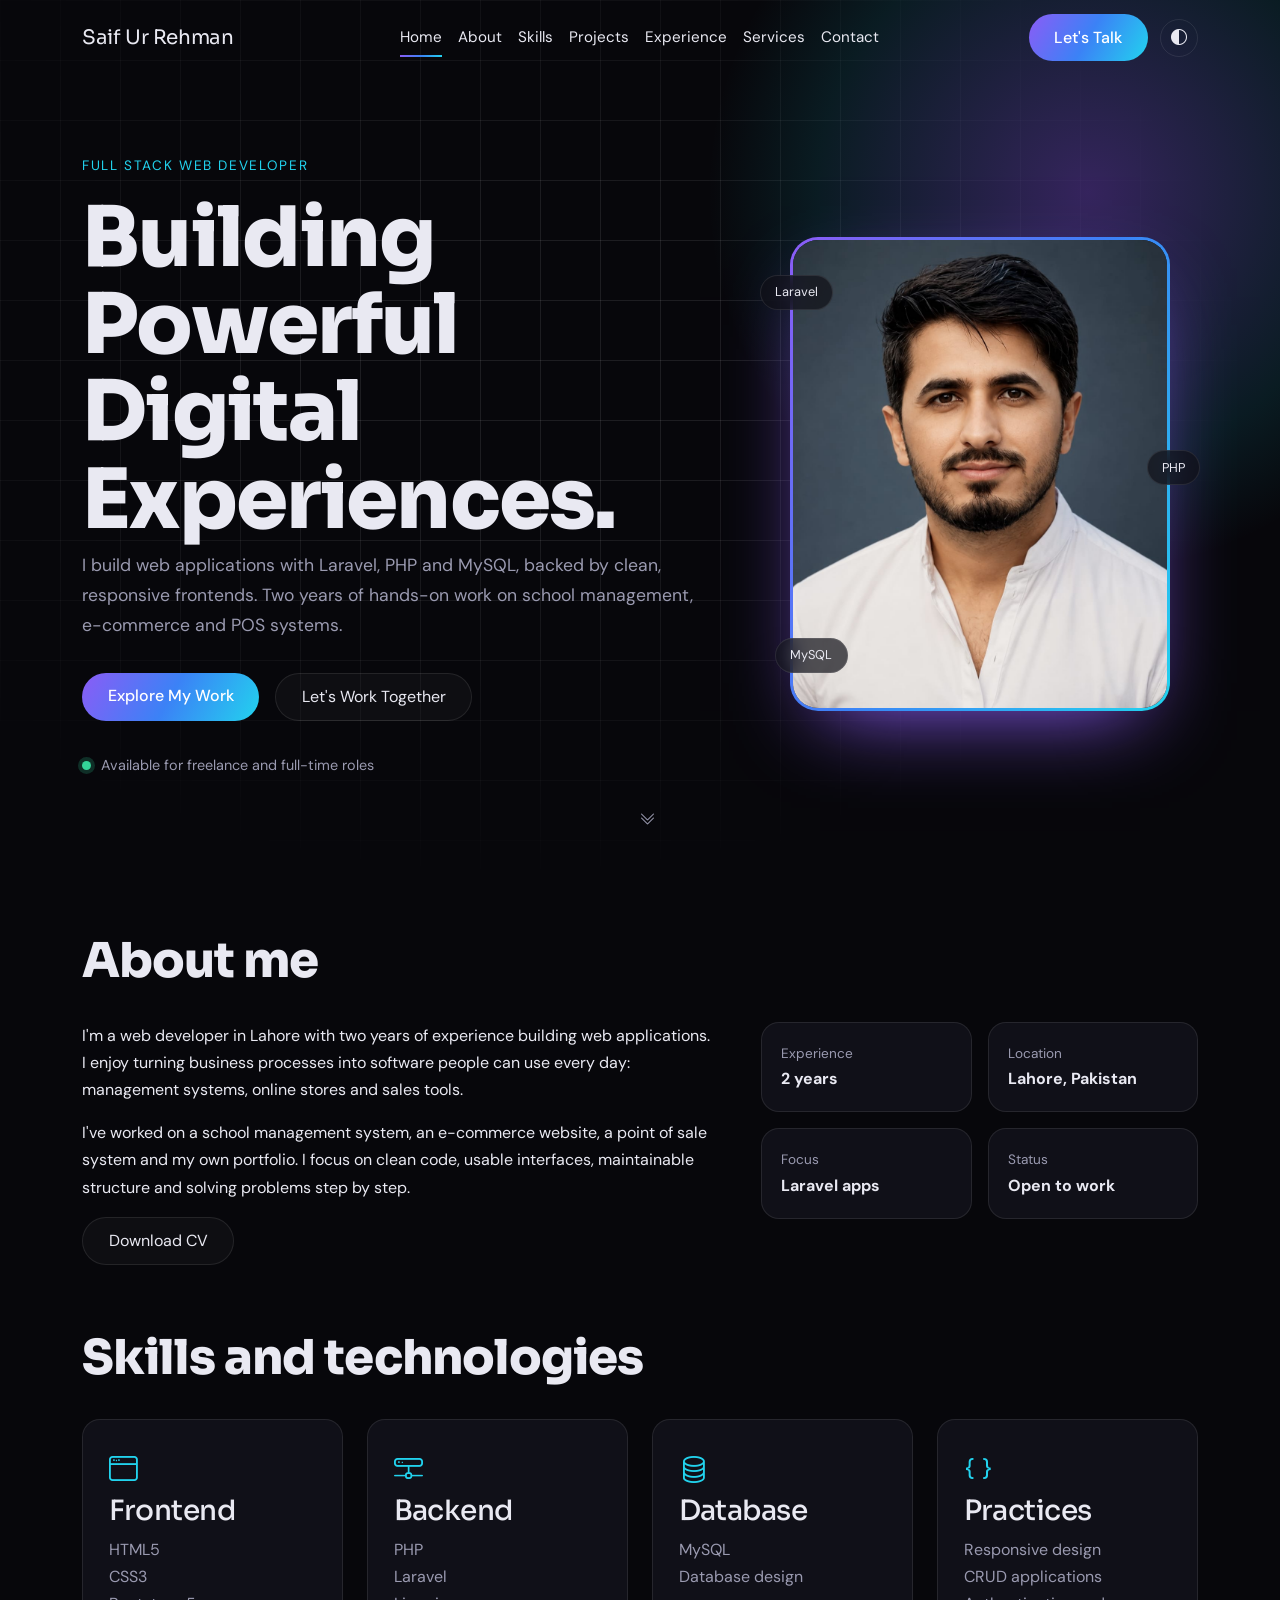
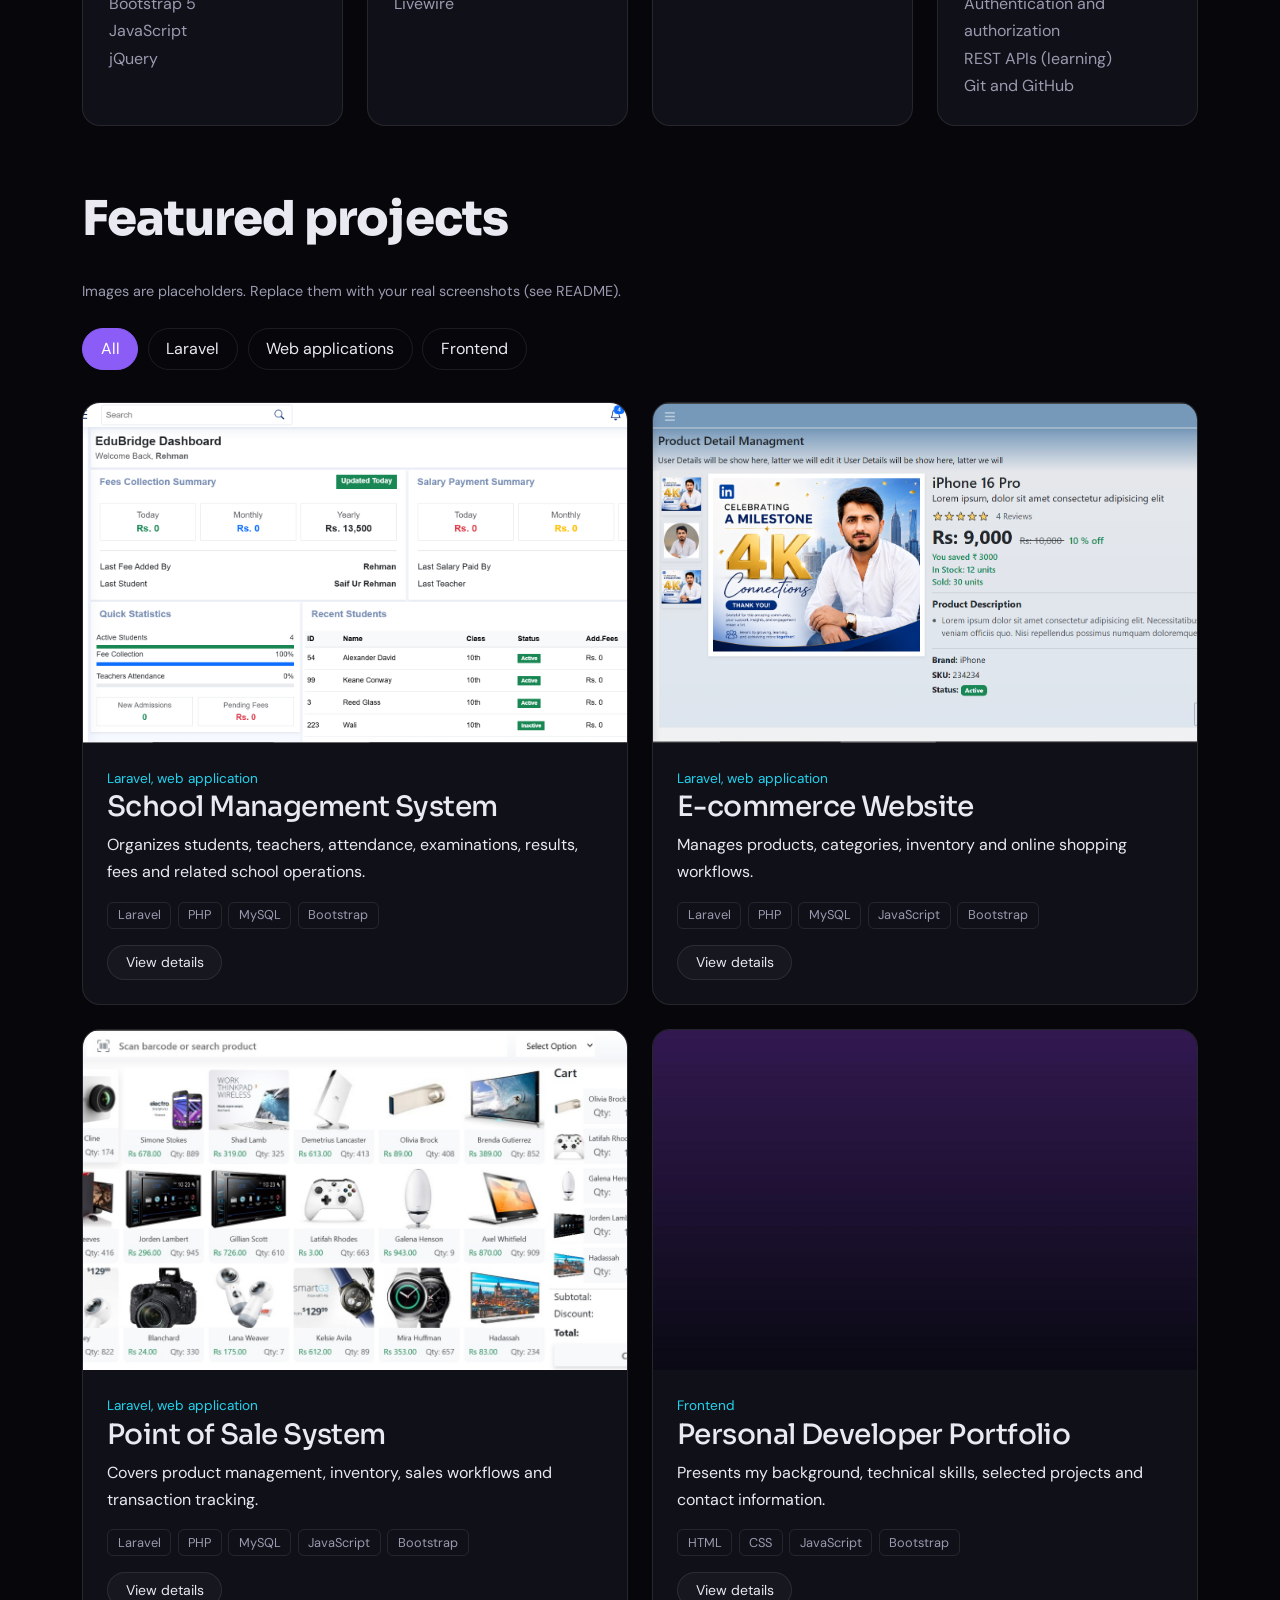
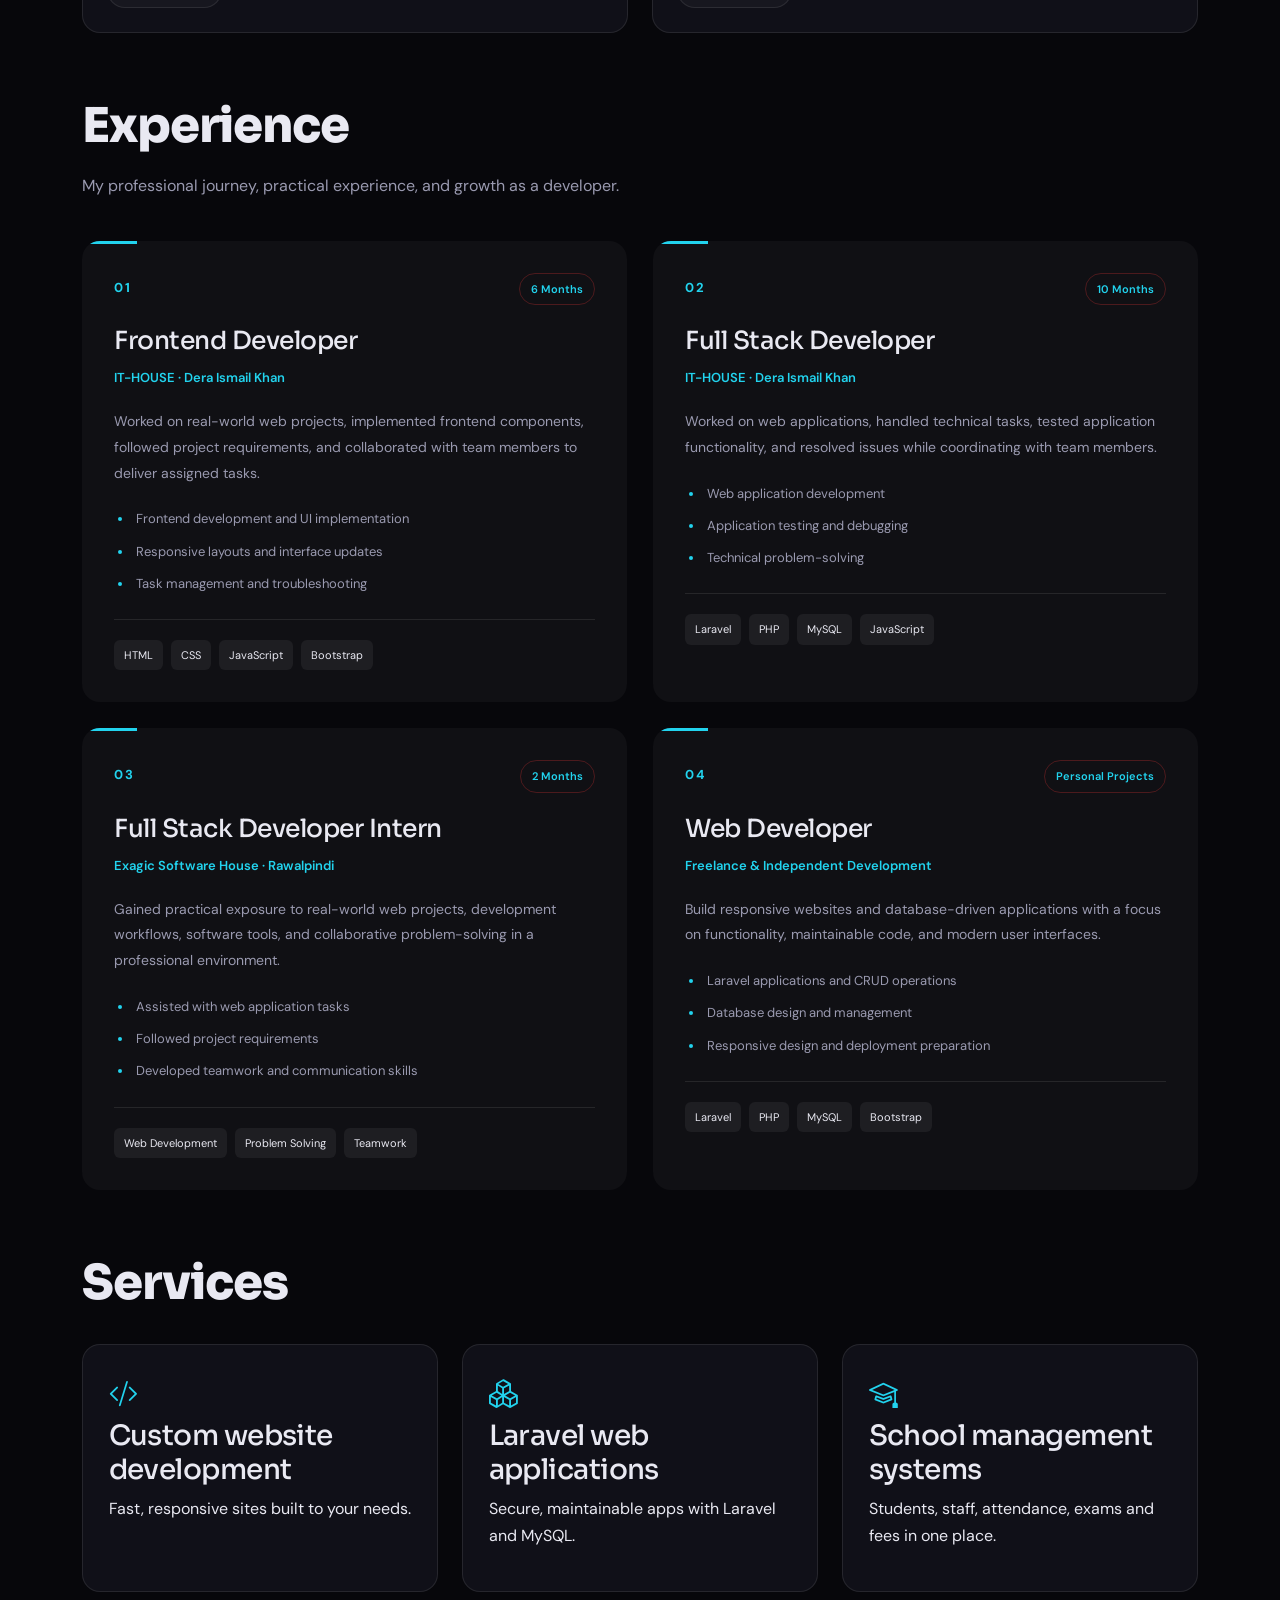
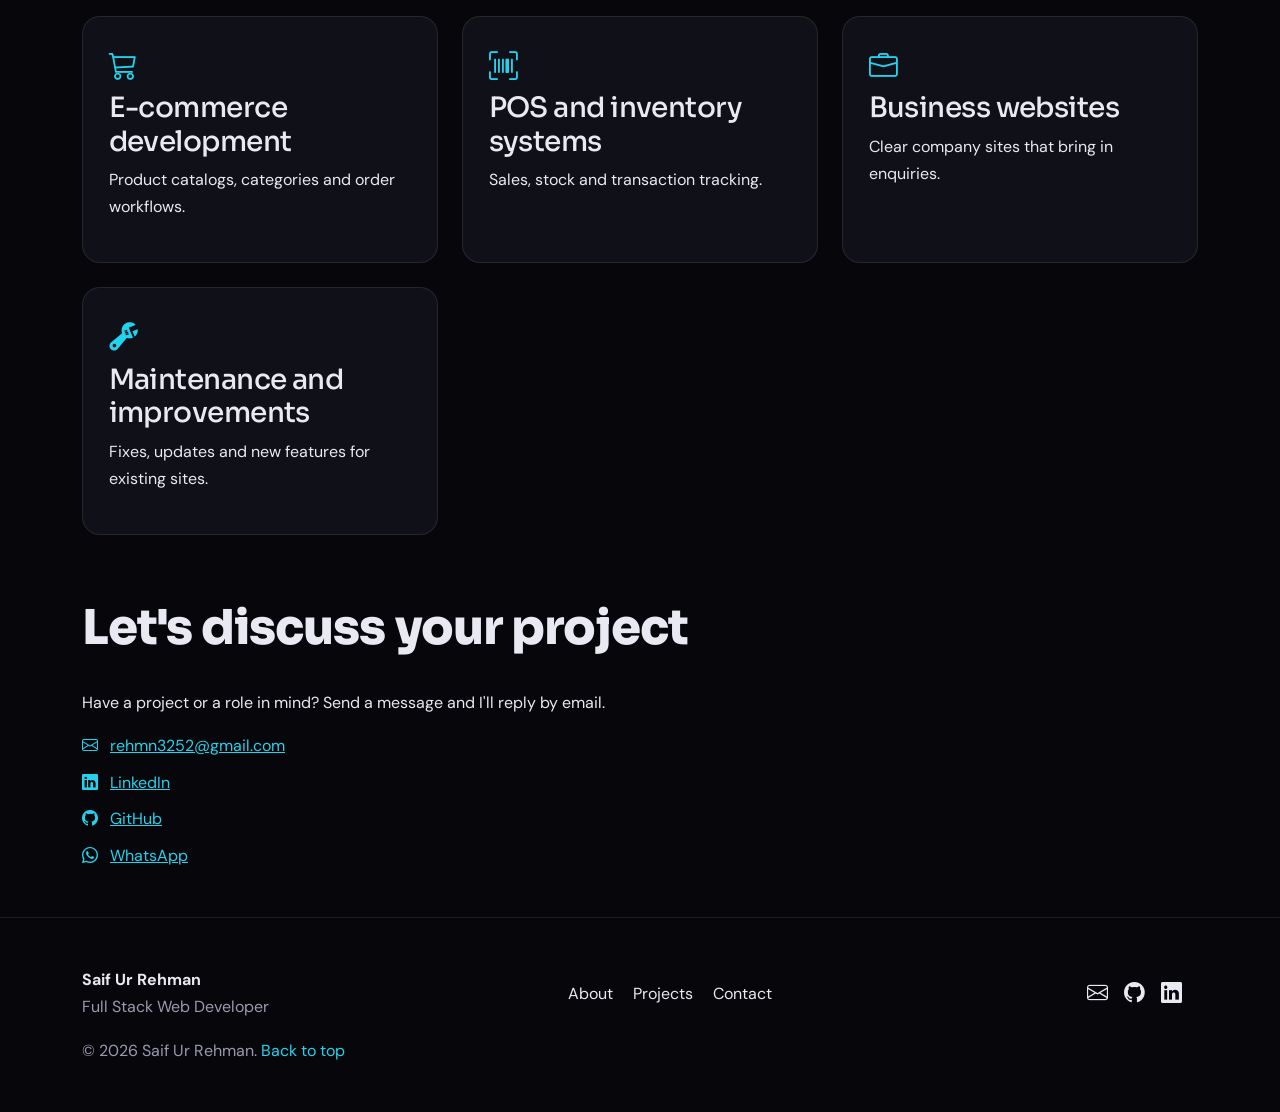
==== index.html @ 3a9e09b6 "Rehman Portfolio" ====
<!DOCTYPE html>
<html lang="en">

<head>
  <meta charset="utf-8">
  <meta name="viewport" content="width=device-width, initial-scale=1">
  <title>Saif Ur Rehman | Full Stack Web Developer, Lahore</title>
  <meta name="description"
    content="Saif Ur Rehman is a Full Stack Web Developer in Lahore building Laravel, PHP and MySQL web applications and business management systems.">
  <meta property="og:title" content="Saif Ur Rehman | Full Stack Web Developer">
  <meta property="og:description"
    content="Laravel, PHP and MySQL web applications, school management, e-commerce and POS systems.">
  <meta property="og:type" content="website">
  <meta property="og:image" content="assets/images/profile.jpg">
  <link rel="icon" href="assets/images/favicon.png">
  <link rel="preconnect" href="https://fonts.googleapis.com">
  <link rel="preconnect" href="https://fonts.gstatic.com" crossorigin>
  <link href="https://fonts.googleapis.com/css2?family=Sora:wght@400;600;800&family=DM+Sans:wght@400;500&display=swap"
    rel="stylesheet">
  <link href="https://cdn.jsdelivr.net/npm/bootstrap@5.3.3/dist/css/bootstrap.min.css" rel="stylesheet">
  <link href="https://cdn.jsdelivr.net/npm/bootstrap-icons@1.11.3/font/bootstrap-icons.min.css" rel="stylesheet">
  <link href="assets/css/style.css" rel="stylesheet">
</head>

<body>
  <a class="skip-link" href="#main">Skip to content</a>
  <div class="progress-bar-top" id="scrollProgress" aria-hidden="true"></div>

  <nav class="site-nav navbar navbar-expand-lg fixed-top" id="siteNav" aria-label="Main navigation">
    <div class="container">
      <a class="navbar-brand" href="#home">Saif Ur Rehman</a>
      <button class="navbar-toggler" type="button" data-bs-toggle="collapse" data-bs-target="#navMenu"
        aria-controls="navMenu" aria-expanded="false" aria-label="Toggle navigation"><i class="bi bi-list"></i></button>
      <div class="collapse navbar-collapse" id="navMenu">
        <ul class="navbar-nav mx-auto">
          <li class="nav-item"><a class="nav-link" href="#home">Home</a></li>
          <li class="nav-item"><a class="nav-link" href="#about">About</a></li>
          <li class="nav-item"><a class="nav-link" href="#skills">Skills</a></li>
          <li class="nav-item"><a class="nav-link" href="#projects">Projects</a></li>
          <li class="nav-item"><a class="nav-link" href="#experience">Experience</a></li>
          <li class="nav-item"><a class="nav-link" href="#services">Services</a></li>
          <li class="nav-item"><a class="nav-link" href="#contact">Contact</a></li>
        </ul>
        <a class="btn btn-glow" href="#contact">Let's Talk</a>
        <button class="theme-toggle" id="themeToggle" type="button" aria-label="Switch to light theme"><i
            class="bi bi-circle-half"></i></button>
      </div>
    </div>
  </nav>

  <main id="main">
    <section class="hero" id="home">
      <div class="hero-glow" aria-hidden="true"></div>
      <div class="container">
        <div class="row align-items-center g-5">
          <div class="col-lg-7">
            <p class="hero-label hero-step">Full Stack Web Developer</p>
            <h1 class="hero-title"><span class="hero-step">Building Powerful</span> <span class="hero-step">Digital
                Experiences.</span></h1>
            <p class="hero-text hero-step">I build web applications with Laravel, PHP and MySQL, backed by clean,
              responsive frontends. Two years of hands-on work on school management, e-commerce and POS systems.</p>
            <div class="hero-actions hero-step">
              <a class="btn btn-glow" href="#projects" data-magnetic>Explore My Work</a>
              <a class="btn btn-outline-glass" href="#contact" data-magnetic>Let's Work Together</a>
            </div>
            <p class="availability hero-step"><span class="dot" aria-hidden="true"></span> Available for freelance and
              full-time roles <!-- EDIT: availability --></p>
          </div>
          <div class="col-lg-5">
            <div class="portrait" data-parallax="0.04">
              <div class="portrait-frame">
                <img src="assets/images/rehman.jpeg" width="480" height="600" alt="Portrait of Saif Ur Rehman">
              </div>
              <span class="chip chip-1">Laravel</span><span class="chip chip-2">PHP</span><span
                class="chip chip-3">MySQL</span>
            </div>
          </div>
        </div>
        <a class="scroll-hint" href="#about" aria-label="Scroll to About"><i class="bi bi-chevron-double-down"></i></a>
      </div>
    </section>

    <section class="section" id="about">
      <div class="container">
        <h2 class="section-title reveal">About me</h2>
        <div class="row g-5">
          <div class="col-lg-7 reveal">
            <p>I'm a web developer in Lahore with two years of experience building web applications. I enjoy turning
              business processes into software people can use every day: management systems, online stores and sales
              tools.</p>
            <p>I've worked on a school management system, an e-commerce website, a point of sale system and my own
              portfolio. I focus on clean code, usable interfaces, maintainable structure and solving problems step by
              step.</p>
            <a class="btn btn-outline-glass" href="assets/files/Saif-Ur-Rehman-CV.pdf" download>Download CV</a>
          </div>
          <div class="col-lg-5">
            <div class="row g-3">
              <div class="col-6 reveal">
                <div class="info-card"><span>Experience</span><strong>2 years</strong></div>
              </div>
              <div class="col-6 reveal">
                <div class="info-card"><span>Location</span><strong>Lahore, Pakistan</strong></div>
              </div>
              <div class="col-6 reveal">
                <div class="info-card"><span>Focus</span><strong>Laravel apps</strong></div>
              </div>
              <div class="col-6 reveal">
                <div class="info-card"><span>Status</span><strong>Open to work</strong></div>
              </div>
            </div>
          </div>
        </div>
      </div>
    </section>

    <section class="section" id="skills">
      <div class="container">
        <h2 class="section-title reveal">Skills and technologies</h2>
        <div class="row g-4">
          <div class="col-md-6 col-lg-3 reveal">
            <div class="skill-card"><i class="bi bi-window"></i>
              <h3>Frontend</h3>
              <ul>
                <li>HTML5</li>
                <li>CSS3</li>
                <li>Bootstrap 5</li>
                <li>JavaScript</li>
                <li>jQuery</li>
              </ul>
            </div>
          </div>
          <div class="col-md-6 col-lg-3 reveal">
            <div class="skill-card"><i class="bi bi-hdd-network"></i>
              <h3>Backend</h3>
              <ul>
                <li>PHP</li>
                <li>Laravel</li>
                <li>Livewire</li>
              </ul>
            </div>
          </div>
          <div class="col-md-6 col-lg-3 reveal">
            <div class="skill-card"><i class="bi bi-database"></i>
              <h3>Database</h3>
              <ul>
                <li>MySQL</li>
                <li>Database design</li>
              </ul>
            </div>
          </div>
          <div class="col-md-6 col-lg-3 reveal">
            <div class="skill-card"><i class="bi bi-braces"></i>
              <h3>Practices</h3>
              <ul>
                <li>Responsive design</li>
                <li>CRUD applications</li>
                <li>Authentication and authorization</li>
                <li>REST APIs (learning)</li>
                <li>Git and GitHub</li>
              </ul>
            </div>
          </div>
        </div>
      </div>
    </section>

    <section class="section" id="projects">
      <div class="container">
        <h2 class="section-title reveal">Featured projects</h2>
        <p class="note">Images are placeholders. Replace them with your real screenshots (see README).</p>
        <div class="filters" role="group" aria-label="Filter projects">
          <button type="button" class="filter-btn active" data-filter="all" aria-pressed="true">All</button>
          <button type="button" class="filter-btn" data-filter="laravel" aria-pressed="false">Laravel</button>
          <button type="button" class="filter-btn" data-filter="webapp" aria-pressed="false">Web applications</button>
          <button type="button" class="filter-btn" data-filter="frontend" aria-pressed="false">Frontend</button>
        </div>
        <div class="row g-4">
          <div class="col-md-6 project" data-category="laravel webapp">
            <article class="project-card">
              <div class="project-media"><img src="assets/images/projects/school-management.PNG" width="800"
                  height="500" loading="lazy" alt="School Management System dashboard placeholder screenshot"></div>
              <div class="project-body">
                <p class="tag">Laravel, web application</p>
                <h3>School Management System</h3>
                <p>Organizes students, teachers, attendance, examinations, results, fees and related school operations.
                </p>
                <p class="badges"><span>Laravel</span><span>PHP</span><span>MySQL</span><span>Bootstrap</span></p>
                <button type="button" class="btn btn-outline-glass btn-sm" data-dialog="dlg-school">View
                  details</button>
              </div>
            </article>
          </div>
          <div class="col-md-6 project" data-category="laravel webapp">
            <article class="project-card">
              <div class="project-media"><img src="assets/images/projects/ecommerce.PNG" width="800" height="500"
                  loading="lazy" alt="E-commerce website placeholder screenshot"></div>
              <div class="project-body">
                <p class="tag">Laravel, web application</p>
                <h3>E-commerce Website</h3>
                <p>Manages products, categories, inventory and online shopping workflows.</p>
                <p class="badges">
                  <span>Laravel</span><span>PHP</span><span>MySQL</span><span>JavaScript</span><span>Bootstrap</span>
                </p>
                <button type="button" class="btn btn-outline-glass btn-sm" data-dialog="dlg-ecommerce">View
                  details</button>
              </div>
            </article>
          </div>
          <div class="col-md-6 project" data-category="laravel webapp">
            <article class="project-card">
              <div class="project-media"><img src="assets/images/projects/pos.jpeg" width="800" height="500"
                  loading="lazy" alt="Point of Sale system placeholder screenshot"></div>
              <div class="project-body">
                <p class="tag">Laravel, web application</p>
                <h3>Point of Sale System</h3>
                <p>Covers product management, inventory, sales workflows and transaction tracking.</p>
                <p class="badges">
                  <span>Laravel</span><span>PHP</span><span>MySQL</span><span>JavaScript</span><span>Bootstrap</span>
                </p>
                <button type="button" class="btn btn-outline-glass btn-sm" data-dialog="dlg-pos">View details</button>
              </div>
            </article>
          </div>
          <div class="col-md-6 project" data-category="frontend">
            <article class="project-card">
              <div class="project-media"><img src="assets/images/projects/portfolio.jpg" width="800" height="500"
                  loading="lazy" alt="Developer portfolio placeholder screenshot"></div>
              <div class="project-body">
                <p class="tag">Frontend</p>
                <h3>Personal Developer Portfolio</h3>
                <p>Presents my background, technical skills, selected projects and contact information.</p>
                <p class="badges"><span>HTML</span><span>CSS</span><span>JavaScript</span><span>Bootstrap</span></p>
                <button type="button" class="btn btn-outline-glass btn-sm" data-dialog="dlg-portfolio">View
                  details</button>
              </div>
            </article>
          </div>
        </div>
        <!-- Live demo / GitHub buttons: add <a> links inside a dialog only when real URLs exist. -->
        <dialog class="project-dialog" id="dlg-school" aria-labelledby="t-school">
          <h3 id="t-school">School Management System</h3>
          <p>A web-based system for students, teachers, attendance, examinations, results and fees. Add your modules,
            roles and screenshots here.</p><button type="button" class="btn btn-glow btn-sm" data-close>Close</button>
        </dialog>
        <dialog class="project-dialog" id="dlg-ecommerce" aria-labelledby="t-ecom">
          <h3 id="t-ecom">E-commerce Website</h3>
          <p>Product, category and inventory management with shopping workflows. Payment gateway details can be added
            here only if you build that feature.</p><button type="button" class="btn btn-glow btn-sm"
            data-close>Close</button>
        </dialog>
        <dialog class="project-dialog" id="dlg-pos" aria-labelledby="t-pos">
          <h3 id="t-pos">Point of Sale System</h3>
          <p>Sales screen, product and stock management, and transaction records. Add your own feature list here.</p>
          <button type="button" class="btn btn-glow btn-sm" data-close>Close</button>
        </dialog>
        <dialog class="project-dialog" id="dlg-portfolio" aria-labelledby="t-port">
          <h3 id="t-port">Personal Developer Portfolio</h3>
          <p>The site you are viewing: built with HTML, CSS, Bootstrap 5 and vanilla JavaScript.</p><button
            type="button" class="btn btn-glow btn-sm" data-close>Close</button>
        </dialog>
      </div>
    </section>



    <section class="section" id="experience">
      <div class="container">

        <h2 class="section-title reveal">Experience</h2>
        <p class="experience-subtitle reveal">
          My professional journey, practical experience, and growth as a developer.
        </p>

        <div class="experience-grid">

          <!-- Card 1 -->
          <article class="experience-card reveal">
            <span class="experience-number">01</span>
            <span class="experience-duration">6 Months</span>

            <h3>Frontend Developer</h3>
            <p class="experience-company">
              IT-HOUSE · Dera Ismail Khan
            </p>

            <p>
              Worked on real-world web projects, implemented frontend
              components, followed project requirements, and collaborated
              with team members to deliver assigned tasks.
            </p>

            <ul>
              <li>Frontend development and UI implementation</li>
              <li>Responsive layouts and interface updates</li>
              <li>Task management and troubleshooting</li>
            </ul>

            <div class="experience-tags">
              <span>HTML</span>
              <span>CSS</span>
              <span>JavaScript</span>
              <span>Bootstrap</span>
            </div>
          </article>

          <!-- Card 2 -->
          <article class="experience-card reveal">
            <span class="experience-number">02</span>
            <span class="experience-duration">10 Months</span>

            <h3>Full Stack Developer</h3>
            <p class="experience-company">
              IT-HOUSE · Dera Ismail Khan
            </p>

            <p>
              Worked on web applications, handled technical tasks,
              tested application functionality, and resolved issues
              while coordinating with team members.
            </p>

            <ul>
              <li>Web application development</li>
              <li>Application testing and debugging</li>
              <li>Technical problem-solving</li>
            </ul>

            <div class="experience-tags">
              <span>Laravel</span>
              <span>PHP</span>
              <span>MySQL</span>
              <span>JavaScript</span>
            </div>
          </article>

          <!-- Card 3 -->
          <article class="experience-card reveal">
            <span class="experience-number">03</span>
            <span class="experience-duration">2 Months</span>

            <h3>Full Stack Developer Intern</h3>
            <p class="experience-company">
              Exagic Software House · Rawalpindi
            </p>

            <p>
              Gained practical exposure to real-world web projects,
              development workflows, software tools, and collaborative
              problem-solving in a professional environment.
            </p>

            <ul>
              <li>Assisted with web application tasks</li>
              <li>Followed project requirements</li>
              <li>Developed teamwork and communication skills</li>
            </ul>

            <div class="experience-tags">
              <span>Web Development</span>
              <span>Problem Solving</span>
              <span>Teamwork</span>
            </div>
          </article>

          <!-- Card 4 -->
          <article class="experience-card reveal">
            <span class="experience-number">04</span>
            <span class="experience-status">
              Personal Projects
            </span>

            <h3>Web Developer</h3>
            <p class="experience-company">
              Freelance &amp; Independent Development
            </p>

            <p>
              Build responsive websites and database-driven applications
              with a focus on functionality, maintainable code, and
              modern user interfaces.
            </p>

            <ul>
              <li>Laravel applications and CRUD operations</li>
              <li>Database design and management</li>
              <li>Responsive design and deployment preparation</li>
            </ul>

            <div class="experience-tags">
              <span>Laravel</span>
              <span>PHP</span>
              <span>MySQL</span>
              <span>Bootstrap</span>
            </div>
          </article>

        </div>
      </div>
    </section>





    <section class="section" id="services">
      <div class="container">
        <h2 class="section-title reveal">Services</h2>
        <div class="row g-4">
          <div class="col-md-6 col-lg-4 reveal">
            <div class="service"><i class="bi bi-code-slash"></i>
              <h3>Custom website development</h3>
              <p>Fast, responsive sites built to your needs.</p>
            </div>
          </div>
          <div class="col-md-6 col-lg-4 reveal">
            <div class="service"><i class="bi bi-boxes"></i>
              <h3>Laravel web applications</h3>
              <p>Secure, maintainable apps with Laravel and MySQL.</p>
            </div>
          </div>
          <div class="col-md-6 col-lg-4 reveal">
            <div class="service"><i class="bi bi-mortarboard"></i>
              <h3>School management systems</h3>
              <p>Students, staff, attendance, exams and fees in one place.</p>
            </div>
          </div>
          <div class="col-md-6 col-lg-4 reveal">
            <div class="service"><i class="bi bi-cart3"></i>
              <h3>E-commerce development</h3>
              <p>Product catalogs, categories and order workflows.</p>
            </div>
          </div>
          <div class="col-md-6 col-lg-4 reveal">
            <div class="service"><i class="bi bi-upc-scan"></i>
              <h3>POS and inventory systems</h3>
              <p>Sales, stock and transaction tracking.</p>
            </div>
          </div>
          <div class="col-md-6 col-lg-4 reveal">
            <div class="service"><i class="bi bi-briefcase"></i>
              <h3>Business websites</h3>
              <p>Clear company sites that bring in enquiries.</p>
            </div>
          </div>
          <div class="col-md-6 col-lg-4 reveal">
            <div class="service"><i class="bi bi-wrench-adjustable"></i>
              <h3>Maintenance and improvements</h3>
              <p>Fixes, updates and new features for existing sites.</p>
            </div>
          </div>
        </div>
      </div>
    </section>

    <section class="section" id="contact">
      <div class="container">
        <h2 class="section-title reveal">Let's discuss your project</h2>
        <div class="row g-5">
          <div class="col-lg-12 reveal">
            <p>Have a project or a role in mind? Send a message and I'll reply by email.</p>
            <ul class="contact-list">
              <li><i class="bi bi-envelope"></i> <a href="mailto:rehmn3252@gmail.com">rehmn3252@gmail.com</a></li>
              <li><i class="bi bi-linkedin"></i> <a href="https://www.linkedin.com/in/saif-ur-rehman607/"
                  rel="noopener">LinkedIn</a> <!-- EDIT --></li>
              <li><i class="bi bi-github"></i> <a href="https://github.com/rehman3252" rel="noopener">GitHub</a>
                <!-- EDIT --></li>
              <li><i class="bi bi-whatsapp"></i> <a href="https://wa.me/923369916607" rel="noopener">WhatsApp</a></li>
            </ul>
          </div>

        </div>
      </div>
    </section>
  </main>

  <footer class="site-footer">
    <div class="container d-flex flex-wrap justify-content-between align-items-center gap-3">
      <div><strong>Saif Ur Rehman</strong><br><span class="muted">Full Stack Web Developer</span></div>
      <nav aria-label="Footer"><a href="#about">About</a> <a href="#projects">Projects</a> <a
          href="#contact">Contact</a></nav>
      <div class="socials"><a href="mailto:rehmn3252@gmail.com" aria-label="Email"><i class="bi bi-envelope"></i></a><a
          href="https://github.com/rehman3252" aria-label="GitHub"><i class="bi bi-github"></i></a><a
          href="https://www.linkedin.com/in/saif-ur-rehman607/" aria-label="LinkedIn"><i class="bi bi-linkedin"></i></a>
      </div>
      <p class="muted w-100 mb-0">&copy; <span id="year">2026</span> Saif Ur Rehman. <a href="#home" class="to-top">Back
          to top</a></p>
    </div>
  </footer>
  <div class="cursor-dot" id="cursorDot" aria-hidden="true"></div>
  <script src="https://cdn.jsdelivr.net/npm/bootstrap@5.3.3/dist/js/bootstrap.bundle.min.js"></script>
  <script src="assets/js/script.js"></script>
</body>

</html>
---- assets/css/style.css ----
/* Design tokens */
:root {
    --bg: #07070b;
    --surface: #101018;
    --line: rgba(255, 255, 255, .09);
    --text: #e9e9f2;
    --muted: #9a9ab0;
    --violet: #8b5cf6;
    --blue: #3b82f6;
    --cyan: #22d3ee;
    --grad: linear-gradient(120deg, var(--violet), var(--blue), var(--cyan));
    --radius: 18px;
    --ease: cubic-bezier(.2, .7, .2, 1);
    --t: .35s;
    --font-head: 'Sora', sans-serif;
    --font-body: 'DM Sans', sans-serif
}

:root[data-theme="light"] {
    --bg: #f6f6fb;
    --surface: #fff;
    --line: rgba(0, 0, 0, .1);
    --text: #14141f;
    --muted: #55556a
}

html {
    scroll-behavior: smooth;
    scroll-padding-top: 80px
}

body {
    background: var(--bg);
    color: var(--text);
    font-family: var(--font-body);
    line-height: 1.7;
    transition: background var(--t)
}

h1,
h2,
h3,
.navbar-brand {
    font-family: var(--font-head);
    letter-spacing: -.02em
}

a {
    color: var(--cyan)
}

:focus-visible {
    outline: 2px solid var(--cyan);
    outline-offset: 3px
}

.skip-link {
    position: absolute;
    left: -999px;
    top: 8px;
    background: var(--cyan);
    color: #000;
    padding: 8px 14px;
    z-index: 2000
}

.skip-link:focus {
    left: 8px
}

.progress-bar-top {
    position: fixed;
    top: 0;
    left: 0;
    height: 3px;
    width: 100%;
    background: var(--grad);
    transform-origin: left;
    transform: scaleX(0);
    z-index: 1500
}

/* Nav */
.site-nav {
    padding: .9rem 0;
    transition: background var(--t), backdrop-filter var(--t)
}

.site-nav.scrolled {
    background: color-mix(in srgb, var(--bg) 85%, transparent);
    backdrop-filter: blur(14px);
    border-bottom: 1px solid var(--line)
}

.navbar-brand,
.nav-link {
    color: var(--text) !important
}

.nav-link {
    position: relative;
    font-size: .95rem
}

.nav-link::after {
    content: "";
    position: absolute;
    left: .5rem;
    right: .5rem;
    bottom: 2px;
    height: 2px;
    background: var(--grad);
    transform: scaleX(0);
    transition: transform var(--t) var(--ease)
}

.nav-link:hover::after,
.nav-link.active::after {
    transform: scaleX(1)
}

.navbar-toggler {
    color: var(--text);
    border-color: var(--line);
    font-size: 1.5rem;
    padding: .1rem .5rem
}

.theme-toggle {
    background: none;
    border: 1px solid var(--line);
    color: var(--text);
    border-radius: 50%;
    width: 38px;
    height: 38px;
    margin-left: .75rem
}

/* Buttons */
.btn-glow {
    background: var(--grad);
    color: #fff;
    border: 0;
    border-radius: 999px;
    padding: .7rem 1.6rem;
    font-weight: 500;
    transition: transform var(--t) var(--ease), box-shadow var(--t)
}

.btn-glow:hover {
    color: #fff;
    transform: translateY(-2px);
    box-shadow: 0 10px 30px -8px var(--violet)
}

.btn-outline-glass {
    border: 1px solid var(--line);
    color: var(--text);
    border-radius: 999px;
    padding: .7rem 1.6rem;
    background: rgba(255, 255, 255, .03)
}

.btn-outline-glass:hover {
    border-color: var(--cyan);
    color: var(--cyan)
}

.btn-sm {
    padding: .4rem 1.1rem
}

/* Hero */
.hero {
    position: relative;
    min-height: 100vh;
    display: flex;
    align-items: center;
    padding: 7rem 0 4rem;
    overflow: hidden
}

.hero::before {
    content: "";
    position: absolute;
    inset: 0;
    background-image: linear-gradient(var(--line) 1px, transparent 1px), linear-gradient(90deg, var(--line) 1px, transparent 1px);
    background-size: 60px 60px;
    mask-image: radial-gradient(ellipse at 40% 40%, #000 20%, transparent 70%)
}

.hero-glow {
    position: absolute;
    width: 60vw;
    height: 60vw;
    right: -15vw;
    top: -15vw;
    background: radial-gradient(circle, rgba(139, 92, 246, .35), rgba(34, 211, 238, .1) 50%, transparent 70%);
    animation: drift 14s ease-in-out infinite alternate
}

@keyframes drift {
    to {
        transform: translate(-6vw, 6vw) scale(1.1)
    }
}

.hero .container {
    position: relative
}

.hero-label {
    color: var(--cyan);
    letter-spacing: .12em;
    text-transform: uppercase;
    font-size: .85rem
}

.hero-title {
    font-size: clamp(2.6rem, 6.5vw, 5.2rem);
    font-weight: 800;
    line-height: 1.05
}

.hero-title span {
    display: block
}

.hero-text {
    color: var(--muted);
    max-width: 54ch;
    font-size: 1.1rem
}

.hero-actions {
    display: flex;
    gap: 1rem;
    flex-wrap: wrap;
    margin: 2rem 0
}

.hero-step {
    opacity: 0;
    transform: translateY(24px);
    animation: rise .8s var(--ease) forwards
}

.hero-label.hero-step {
    animation-delay: .05s
}

.hero-title .hero-step:first-child {
    animation-delay: .2s
}

.hero-title .hero-step:last-child {
    animation-delay: .35s
}

.hero-text.hero-step {
    animation-delay: .5s
}

.hero-actions.hero-step {
    animation-delay: .65s
}

.availability.hero-step {
    animation-delay: .8s
}

@keyframes rise {
    to {
        opacity: 1;
        transform: none
    }
}

.availability {
    color: var(--muted);
    font-size: .9rem
}

.dot {
    display: inline-block;
    width: 9px;
    height: 9px;
    border-radius: 50%;
    background: #34d399;
    margin-right: .4rem;
    box-shadow: 0 0 0 4px rgba(52, 211, 153, .2)
}

.scroll-hint {
    position: absolute;
    bottom: -2.5rem;
    left: 50%;
    color: var(--muted);
    animation: bob 2s ease-in-out infinite
}

@keyframes bob {
    50% {
        transform: translateY(8px)
    }
}

/* Portrait */
.portrait {
    position: relative;
    max-width: 380px;
    margin: auto;
    will-change: transform
}

.portrait-frame {
    padding: 3px;
    border-radius: 28px;
    background: var(--grad);
    box-shadow: 0 30px 80px -30px var(--violet);
    transition: transform var(--t) var(--ease)
}

.portrait-frame:hover {
    transform: rotate(-1.5deg) scale(1.02)
}

.portrait-frame img {
    display: block;
    width: 100%;
    height: auto;
    aspect-ratio: 4/5;
    object-fit: cover;
    object-position: center top;
    border-radius: 25px;
    background: var(--surface)
}

.chip {
    position: absolute;
    padding: .35rem .9rem;
    border-radius: 999px;
    background: color-mix(in srgb, var(--surface) 70%, transparent);
    backdrop-filter: blur(10px);
    border: 1px solid var(--line);
    font-size: .8rem;
    animation: float 5s ease-in-out infinite alternate
}

.chip-1 {
    top: 8%;
    left: -8%
}

.chip-2 {
    top: 45%;
    right: -8%;
    animation-delay: 1s
}

.chip-3 {
    bottom: 8%;
    left: -4%;
    animation-delay: 2s
}

@keyframes float {
    to {
        transform: translateY(-10px)
    }
}

/* Sections */
.section {
    padding: 2rem 0
}

.section-title {
    font-size: clamp(2rem, 4vw, 3rem);
    font-weight: 800;
    margin-bottom: 2rem
}

.info-card,
.skill-card,
.service,
.project-card {
    background: var(--surface);
    border: 1px solid var(--line);
    border-radius: var(--radius);
    transition: transform var(--t) var(--ease), border-color var(--t)
}

.info-card {
    padding: 1.2rem
}

.info-card span {
    display: block;
    color: var(--muted);
    font-size: .85rem
}

.skill-card,
.service {
    padding: 1.6rem;
    height: 100%
}

.skill-card:hover,
.service:hover {
    transform: translateY(-6px);
    border-color: var(--violet)
}

.skill-card i,
.service i {
    font-size: 1.8rem;
    color: var(--cyan)
}

.skill-card ul {
    list-style: none;
    padding: 0;
    margin: 0;
    color: var(--muted)
}

.note {
    color: var(--muted);
    font-size: .9rem
}

/* Projects */
.filters {
    display: flex;
    flex-wrap: wrap;
    gap: .6rem;
    margin: 1.5rem 0 2rem
}

.filter-btn {
    background: none;
    border: 1px solid var(--line);
    color: var(--text);
    border-radius: 999px;
    padding: .4rem 1.1rem;
    transition: var(--t)
}

.filter-btn.active,
.filter-btn:hover {
    background: var(--violet);
    border-color: var(--violet);
    color: #fff
}

.project[hidden] {
    display: none
}

.project-card {
    overflow: hidden;
    height: 100%
}

.project-card:hover {
    border-color: var(--cyan)
}

.project-media {
    overflow: hidden;
    aspect-ratio: 16/10
}

.project-media img {
    width: 100%;
    height: 100%;
    object-fit: cover;
    transition: transform .8s var(--ease)
}

.project-card:hover img {
    transform: scale(1.07)
}

.project-body {
    padding: 1.5rem
}

.tag {
    color: var(--cyan);
    font-size: .85rem;
    margin: 0
}

.badges {
    display: flex;
    flex-wrap: wrap;
    gap: .4rem
}

.badges span {
    border: 1px solid var(--line);
    border-radius: 6px;
    padding: .1rem .6rem;
    font-size: .8rem;
    color: var(--muted)
}

.project-dialog {
    background: var(--surface);
    color: var(--text);
    border: 1px solid var(--line);
    border-radius: var(--radius);
    max-width: 520px;
    padding: 2rem
}

.project-dialog::backdrop {
    background: rgba(0, 0, 0, .7);
    backdrop-filter: blur(4px)
}

/* Timeline */
.timeline {
    list-style: none;
    margin: 0;
    padding: 0 0 0 2rem;
    border-left: 2px solid var(--line)
}

.timeline li {
    position: relative;
    padding-bottom: 2rem
}

.timeline li::before {
    content: "";
    position: absolute;
    left: calc(-2rem - 7px);
    top: .5rem;
    width: 12px;
    height: 12px;
    border-radius: 50%;
    background: var(--grad)
}

.meta {
    color: var(--cyan);
    font-size: .9rem;
    margin: 0
}

/* Contact */
.contact-list {
    list-style: none;
    padding: 0
}

.contact-list li {
    margin: .6rem 0
}

.contact-list i {
    margin-right: .5rem;
    color: var(--cyan)
}

.form-control {
    background: var(--surface);
    border: 1px solid var(--line);
    color: var(--text)
}

.form-control:focus {
    background: var(--surface);
    color: var(--text);
    border-color: var(--cyan);
    box-shadow: none
}

.error {
    color: #fb7185;
    font-size: .85rem;
    min-height: 1.2em
}

.status {
    margin-top: 1rem;
    color: var(--muted)
}

/* Footer */
.site-footer {
    border-top: 1px solid var(--line);
    padding: 3rem 0
}

.site-footer a {
    color: var(--text);
    margin-right: 1rem;
    text-decoration: none
}

.muted {
    color: var(--muted)
}

.socials a {
    font-size: 1.3rem
}

.to-top {
    color: var(--cyan) !important
}

/* Reveal + cursor */
.js .reveal {
    opacity: 0;
    transform: translateY(28px);
    transition: opacity .7s var(--ease), transform .7s var(--ease)
}

.js .reveal.visible {
    opacity: 1;
    transform: none
}

.cursor-dot {
    position: fixed;
    top: 0;
    left: 0;
    width: 10px;
    height: 10px;
    border-radius: 50%;
    background: var(--cyan);
    pointer-events: none;
    z-index: 3000;
    opacity: 0;
    transition: opacity .3s
}

@media (hover:none),
(max-width:991px) {
    .cursor-dot {
        display: none
    }
}

@media (max-width:991px) {
    .navbar-collapse {
        background: var(--surface);
        padding: 1rem;
        border-radius: var(--radius);
        margin-top: .5rem
    }

    .chip-1 {
        left: 0
    }

    .chip-2 {
        right: 0
    }
}

@media (prefers-reduced-motion:reduce) {

    *,
    *::before,
    *::after {
        animation: none !important;
        transition: none !important
    }

    html {
        scroll-behavior: auto
    }

    .hero-step,
    .js .reveal {
        opacity: 1;
        transform: none
    }
}

/* Experience section */


.experience-subtitle {
    max-width: 650px;
    margin: -15px 0 40px;
    color: var(--muted, #a1a1aa);
    line-height: 1.8;
}

/* Two cards per row */
.experience-grid {
    display: grid;
    grid-template-columns: repeat(2, minmax(0, 1fr));
    gap: 26px;
}

/* Individual experience card */
.experience-card {
    position: relative;
    padding: 32px;
    /* border: 1px solid rgba(255, 255, 255, 0.10); */

    border-radius: 18px;
    background: rgba(255, 255, 255, 0.035);
    overflow: hidden;
    transition:
        transform 0.35s ease,
        border-color 0.35s ease,
        background 0.35s ease,
        box-shadow 0.35s ease;
}

.experience-card::before {
    content: "";
    position: absolute;
    top: 0;
    left: 0;
    width: 55px;
    height: 3px;
    background: var(--accent, #22d3ee);
    transition: width 0.35s ease;
}

.experience-card:hover {

    transform: translateY(-7px);
    border-color: var(--accent, #22d3ee);
    background: rgba(255, 255, 255, 0.055);
    box-shadow: 0 18px 45px rgba(0, 0, 0, 0.20);
}

.experience-card:hover::before {
    width: 100%;
}

.experience-number {
    display: inline-block;
    margin-bottom: 24px;
    color: var(--accent, #22d3ee);
    font-size: 13px;
    font-weight: 700;
    letter-spacing: 2px;
}

.experience-duration,
.experience-status {
    float: right;
    padding: 6px 11px;
    border: 1px solid rgba(255, 59, 59, 0.25);
    border-radius: 50px;
    color: var(--accent, #22d3ee);
    font-size: 11px;
    font-weight: 600;
}

.experience-card h3 {
    margin: 0 0 9px;
    font-size: clamp(20px, 2vw, 25px);
    line-height: 1.4;
}

.experience-company {
    margin-bottom: 20px;
    color: var(--accent, #22d3ee);
    font-size: 13px;
    font-weight: 600;
}

.experience-card>p:not(.experience-company) {
    color: var(--muted, #a1a1aa);
    font-size: 14px;
    line-height: 1.85;
}

.experience-card ul {
    display: grid;
    gap: 10px;
    margin: 22px 0;
    padding-left: 19px;
}

.experience-card li {
    padding-left: 3px;
    color: var(--muted, #a1a1aa);
    font-size: 13px;
    line-height: 1.7;
}

.experience-card li::marker {
    color: var(--accent, #22d3ee);
}

.experience-tags {
    display: flex;
    flex-wrap: wrap;
    gap: 8px;
    margin-top: 24px;
    padding-top: 20px;
    border-top: 1px solid rgba(255, 255, 255, 0.09);
}

.experience-tags span {
    padding: 6px 10px;
    border-radius: 6px;
    background: rgba(255, 255, 255, 0.06);
    color: var(--text, #e5e7eb);
    font-size: 11px;
}

/* Tablet and mobile responsiveness */
@media (max-width: 768px) {
    #experience {
        padding: 20px 0;
    }

    .experience-grid {
        grid-template-columns: 1fr;
        gap: 20px;
    }

    .experience-card {
        padding: 25px;
    }
}
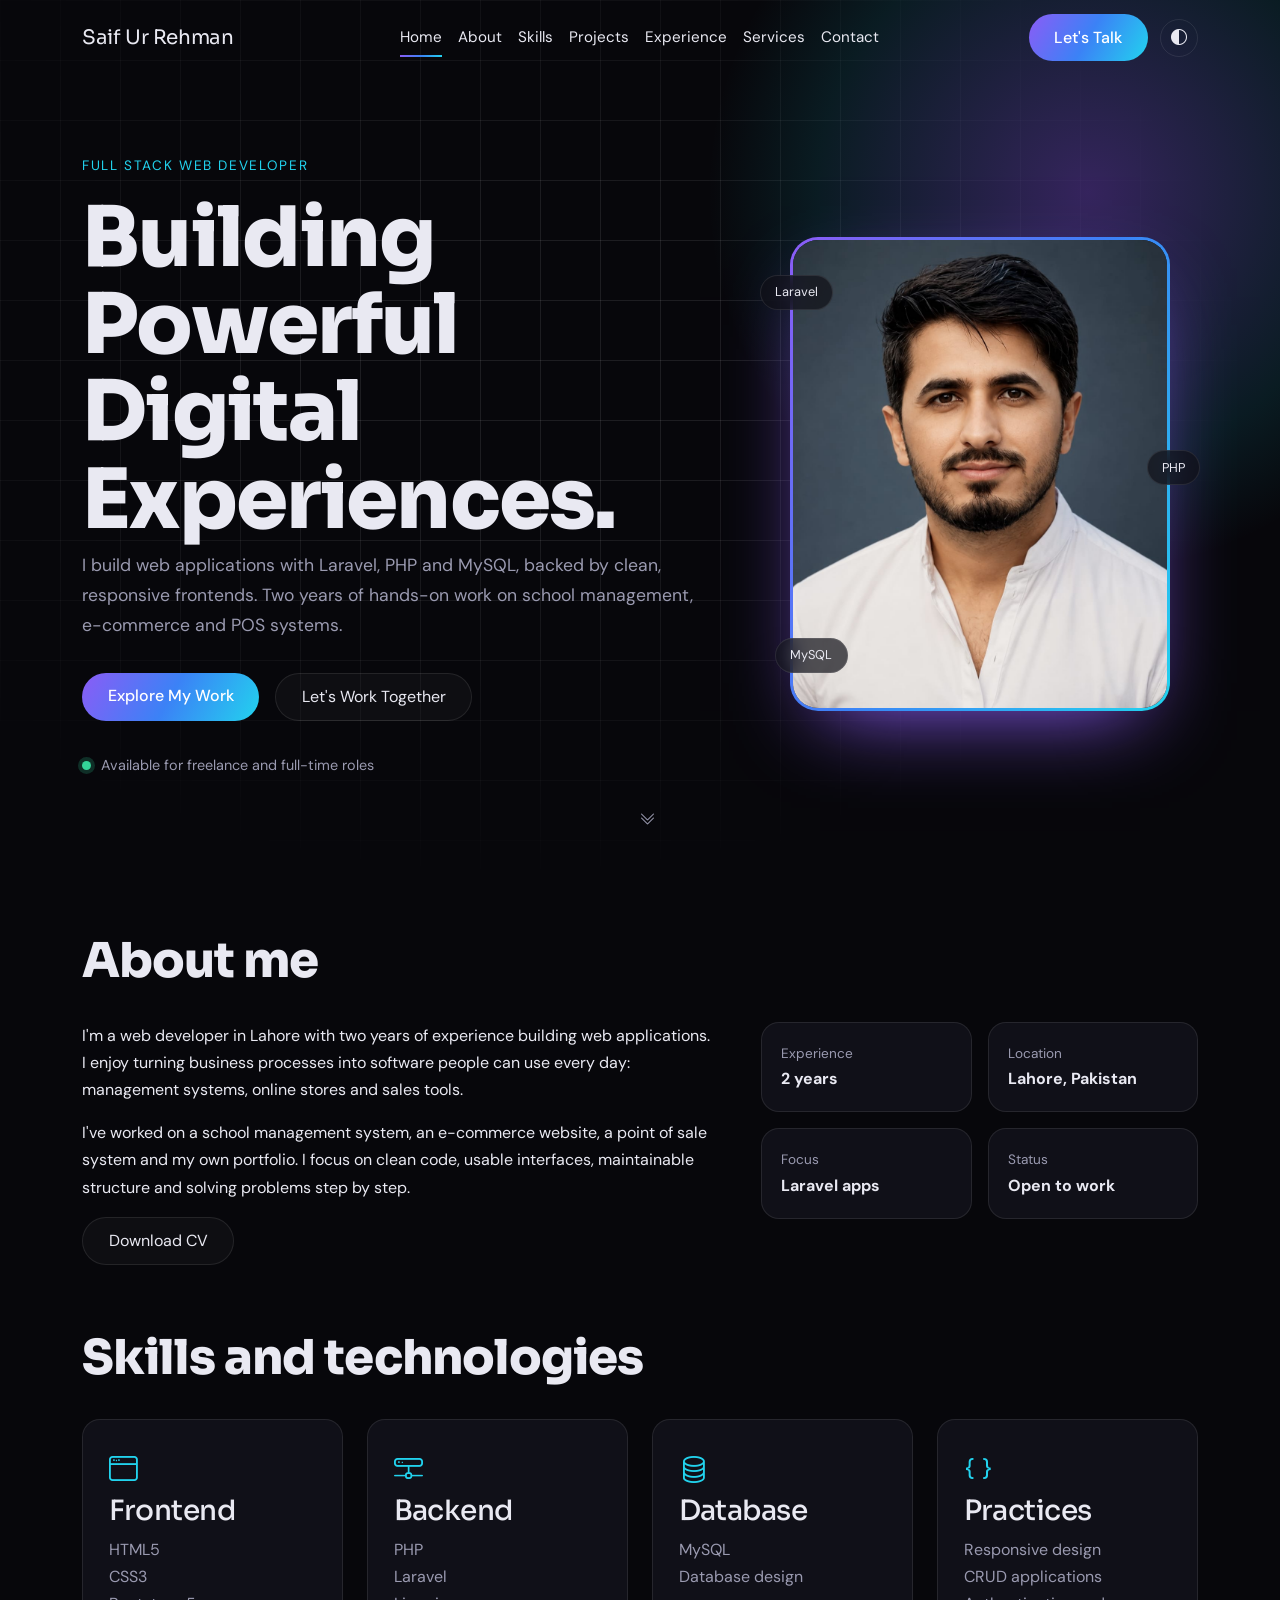
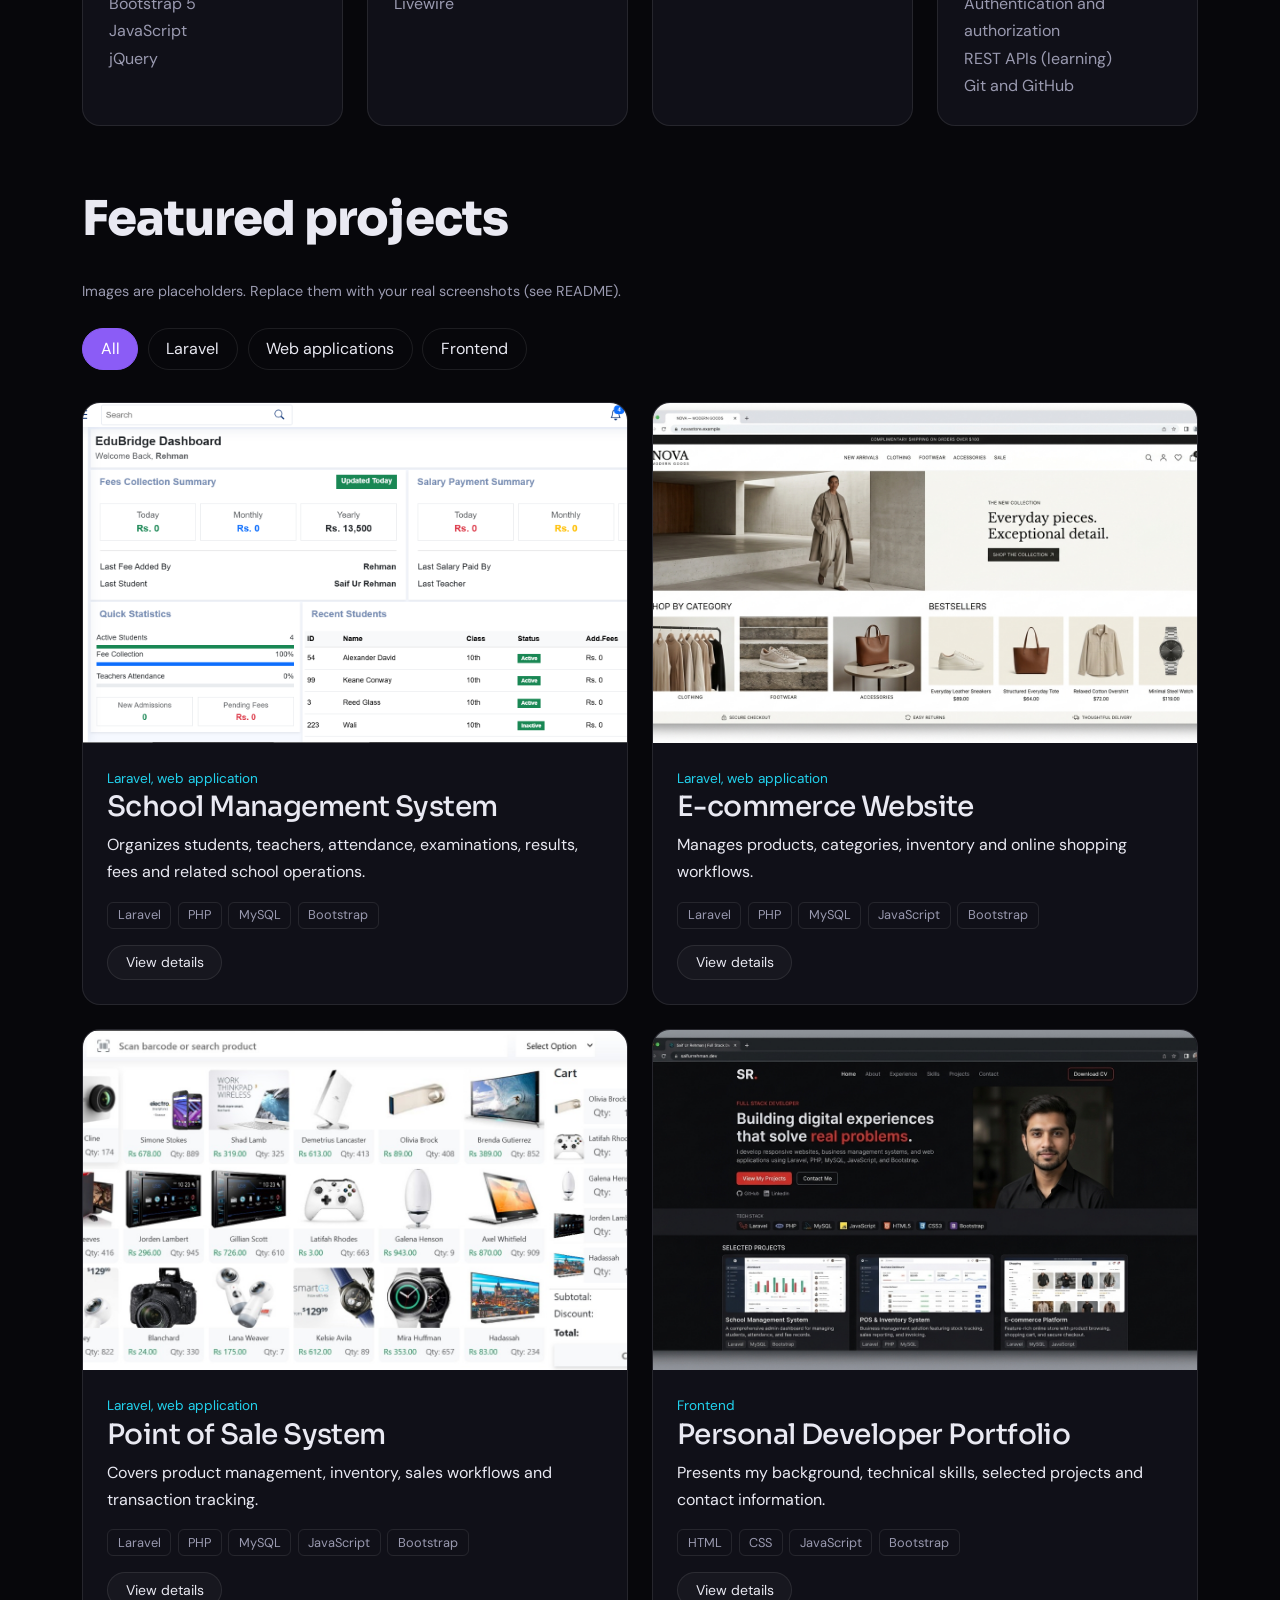
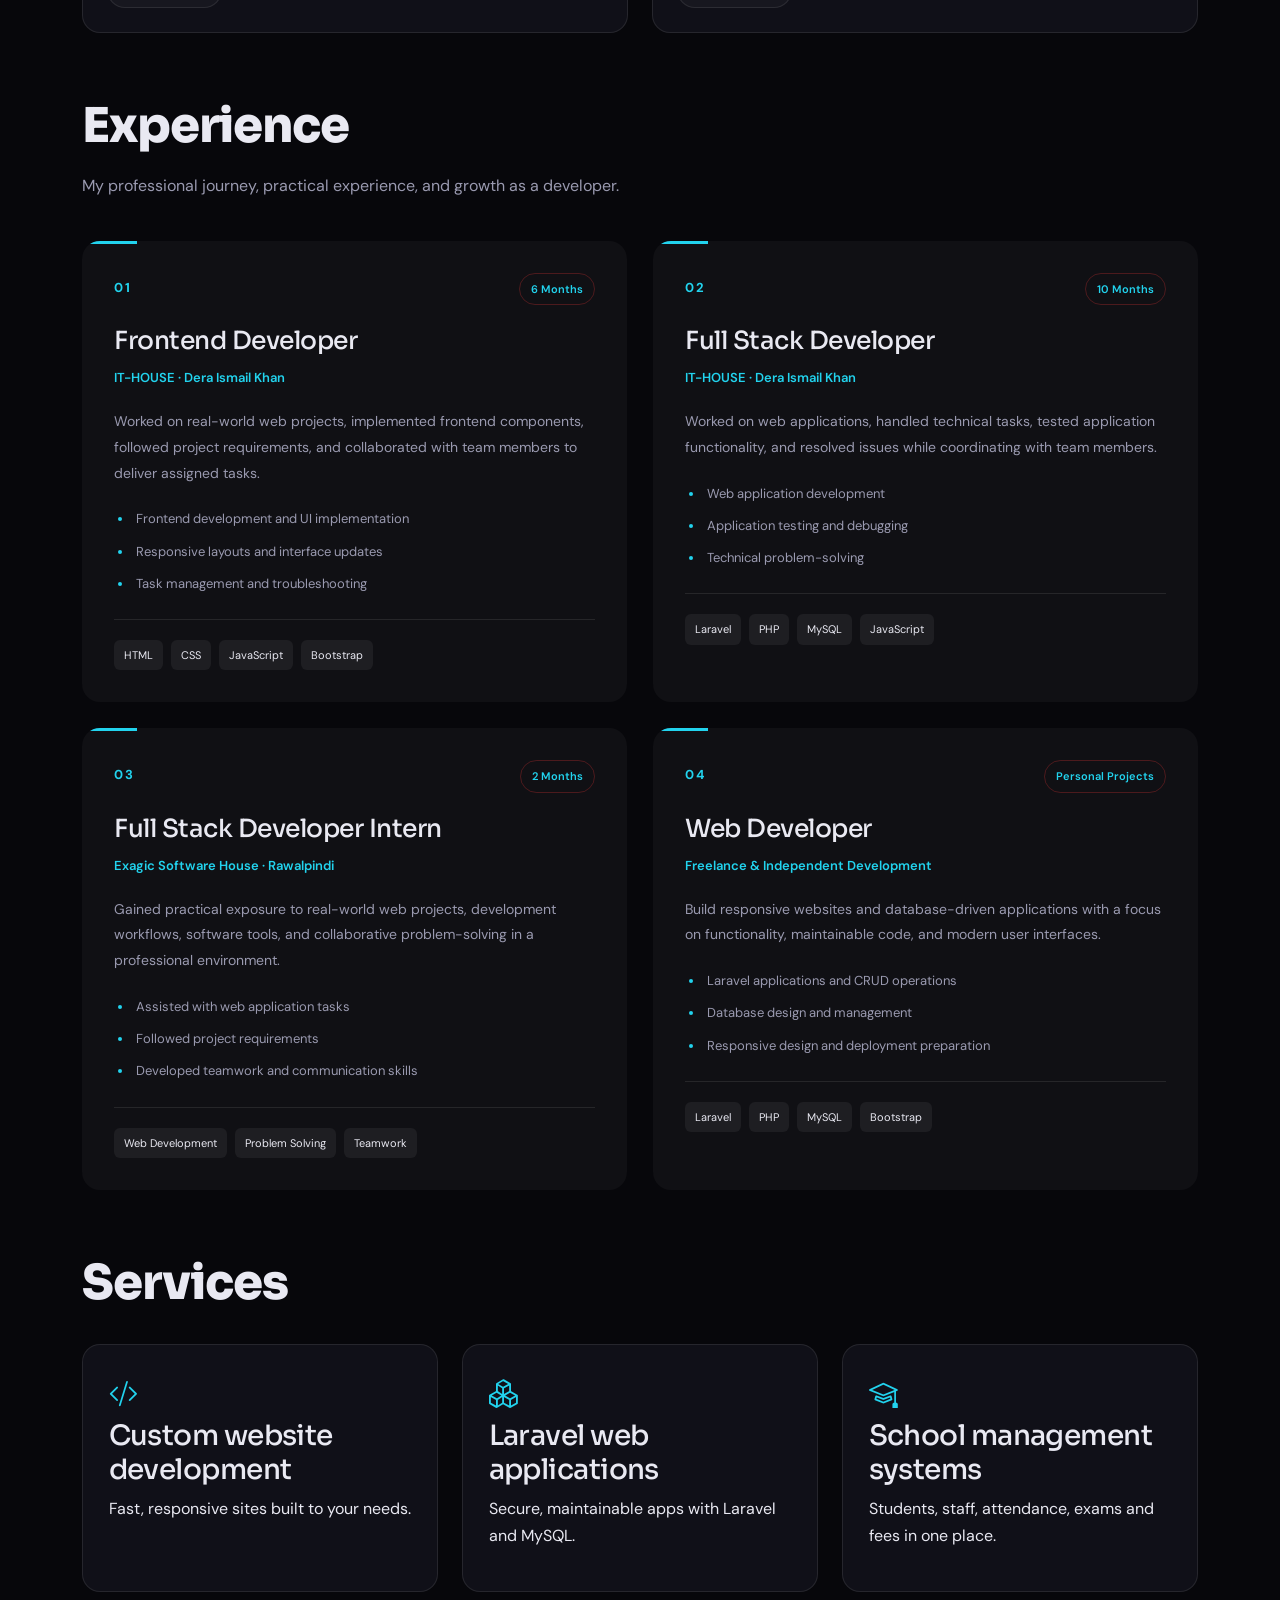
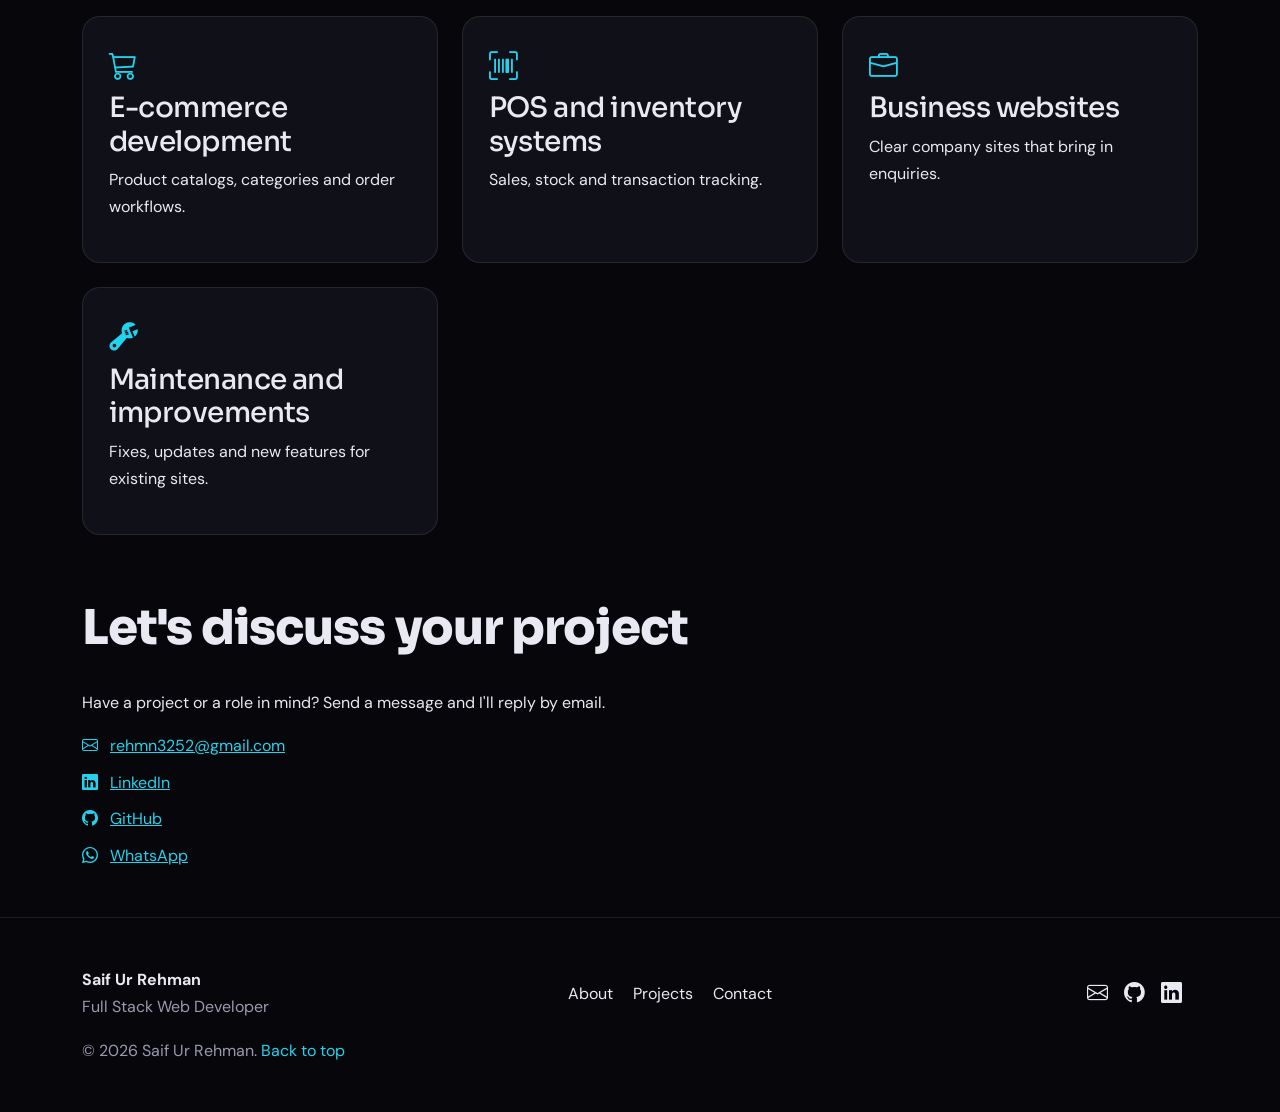
==== commit 1f1212d7: "new images added" ====
--- a/index.html
+++ b/index.html
@@ -192,7 +192,7 @@
           </div>
           <div class="col-md-6 project" data-category="laravel webapp">
             <article class="project-card">
-              <div class="project-media"><img src="assets/images/projects/ecommerce.PNG" width="800" height="500"
+              <div class="project-media"><img src="assets/images/projects/ecommerce.jpg" width="800" height="500"
                   loading="lazy" alt="E-commerce website placeholder screenshot"></div>
               <div class="project-body">
                 <p class="tag">Laravel, web application</p>
